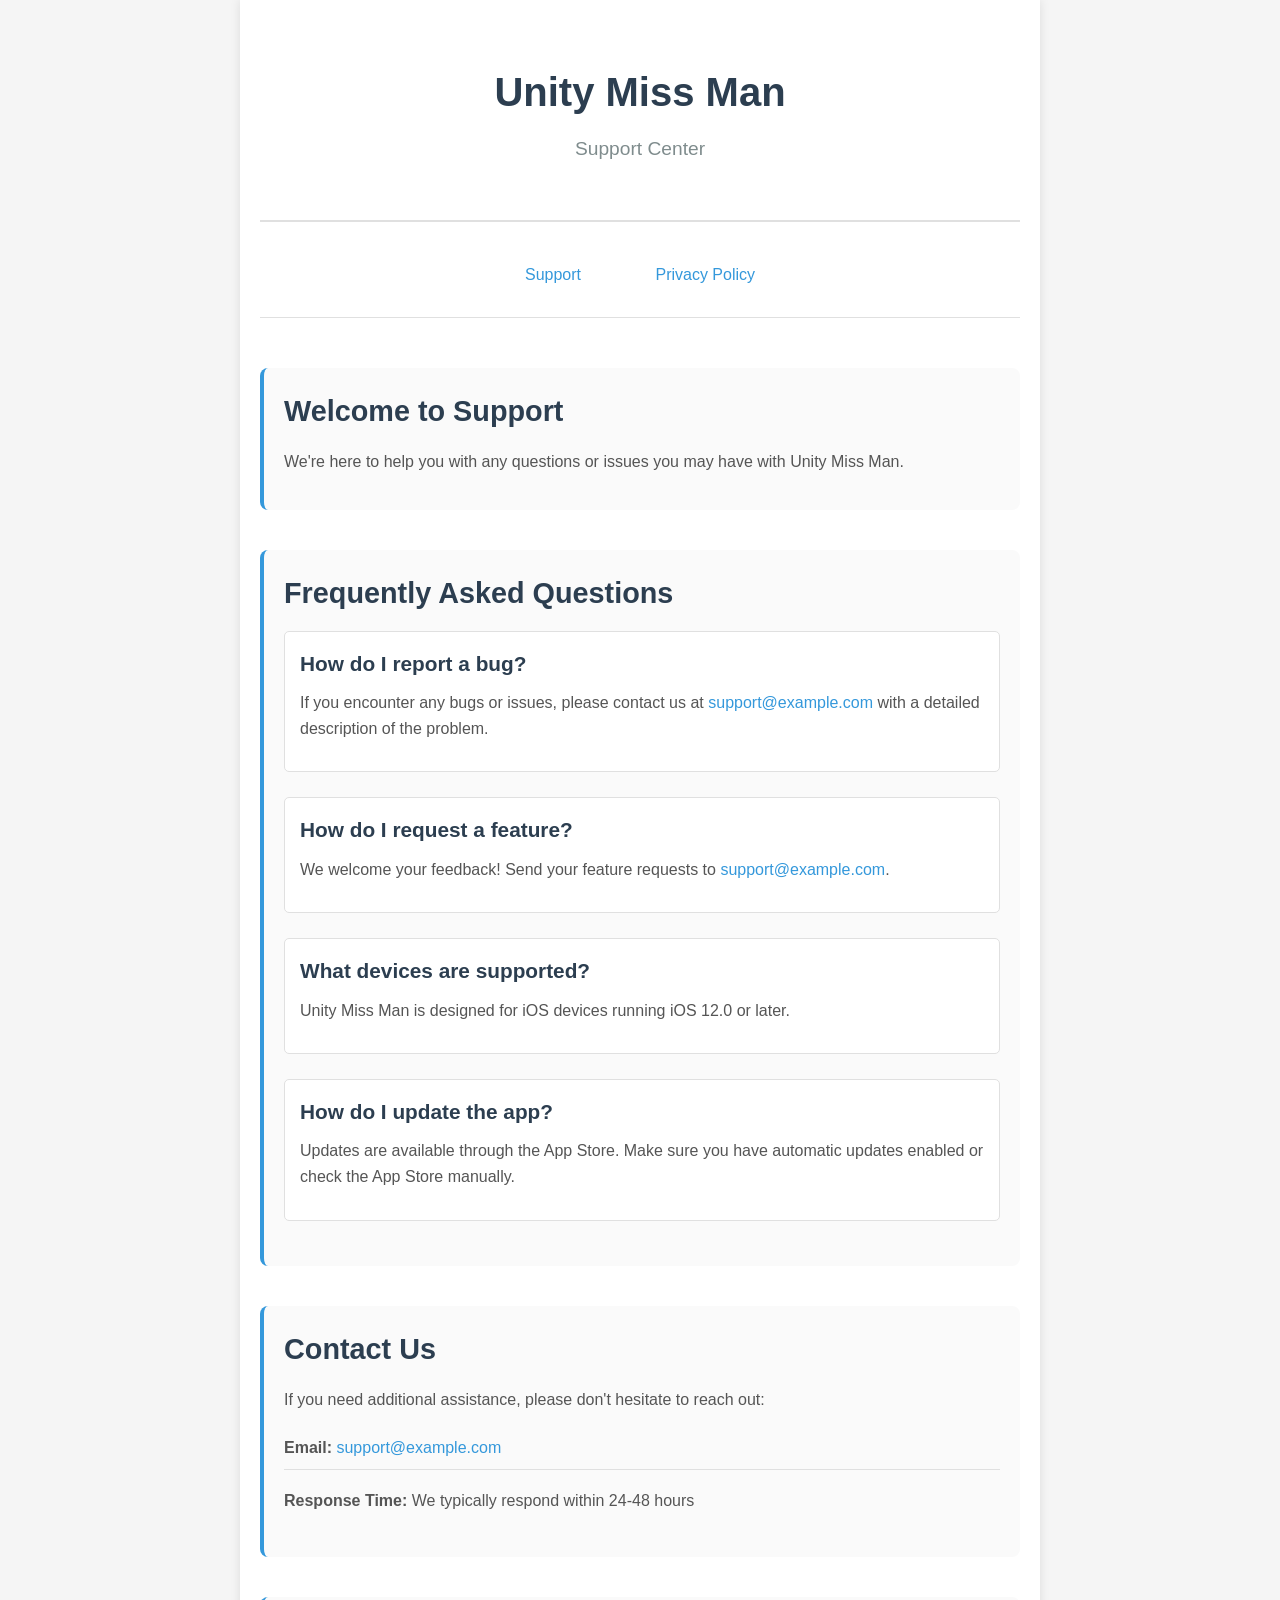
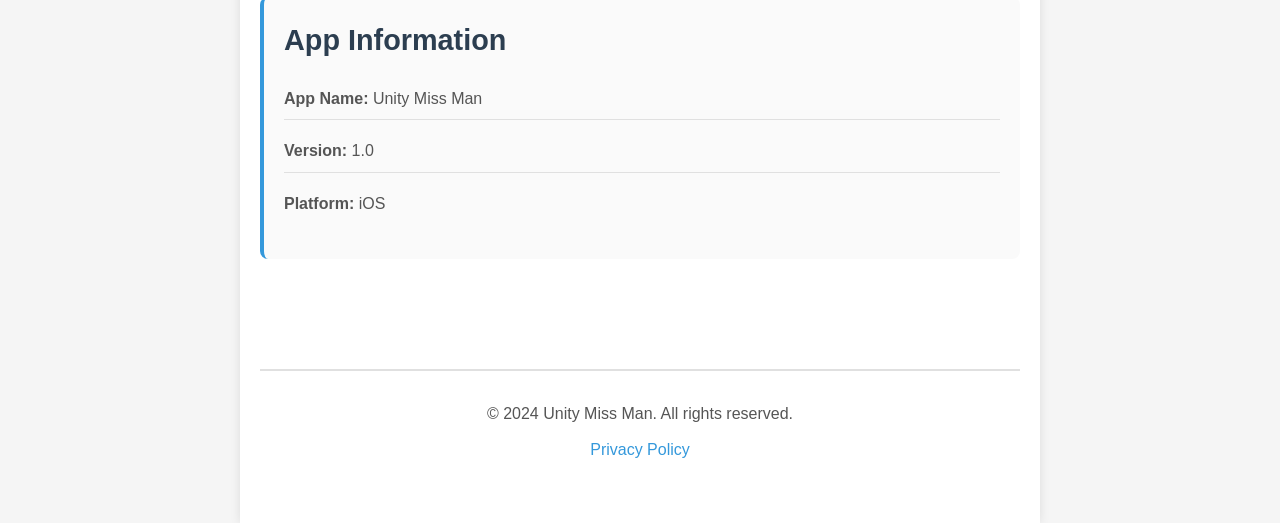
==== docs/index.html @ 2e25ffc7 "Add support website and privacy policy" ====
<!DOCTYPE html>
<html lang="en">
<head>
    <meta charset="UTF-8">
    <meta name="viewport" content="width=device-width, initial-scale=1.0">
    <title>Support - Unity Miss Man</title>
    <link rel="stylesheet" href="styles.css">
</head>
<body>
    <div class="container">
        <header>
            <h1>Unity Miss Man</h1>
            <p class="subtitle">Support Center</p>
        </header>

        <nav>
            <a href="index.html">Support</a>
            <a href="privacy-policy.html">Privacy Policy</a>
        </nav>

        <main>
            <section class="support-section">
                <h2>Welcome to Support</h2>
                <p>We're here to help you with any questions or issues you may have with Unity Miss Man.</p>
            </section>

            <section class="support-section">
                <h2>Frequently Asked Questions</h2>
                
                <div class="faq-item">
                    <h3>How do I report a bug?</h3>
                    <p>If you encounter any bugs or issues, please contact us at <a href="mailto:support@example.com">support@example.com</a> with a detailed description of the problem.</p>
                </div>

                <div class="faq-item">
                    <h3>How do I request a feature?</h3>
                    <p>We welcome your feedback! Send your feature requests to <a href="mailto:support@example.com">support@example.com</a>.</p>
                </div>

                <div class="faq-item">
                    <h3>What devices are supported?</h3>
                    <p>Unity Miss Man is designed for iOS devices running iOS 12.0 or later.</p>
                </div>

                <div class="faq-item">
                    <h3>How do I update the app?</h3>
                    <p>Updates are available through the App Store. Make sure you have automatic updates enabled or check the App Store manually.</p>
                </div>
            </section>

            <section class="support-section">
                <h2>Contact Us</h2>
                <p>If you need additional assistance, please don't hesitate to reach out:</p>
                <ul class="contact-list">
                    <li><strong>Email:</strong> <a href="mailto:support@example.com">support@example.com</a></li>
                    <li><strong>Response Time:</strong> We typically respond within 24-48 hours</li>
                </ul>
            </section>

            <section class="support-section">
                <h2>App Information</h2>
                <ul class="info-list">
                    <li><strong>App Name:</strong> Unity Miss Man</li>
                    <li><strong>Version:</strong> 1.0</li>
                    <li><strong>Platform:</strong> iOS</li>
                </ul>
            </section>
        </main>

        <footer>
            <p>&copy; 2024 Unity Miss Man. All rights reserved.</p>
            <p><a href="privacy-policy.html">Privacy Policy</a></p>
        </footer>
    </div>
</body>
</html>
---- docs/styles.css ----
* {
    margin: 0;
    padding: 0;
    box-sizing: border-box;
}

body {
    font-family: -apple-system, BlinkMacSystemFont, 'Segoe UI', Roboto, Oxygen, Ubuntu, Cantarell, sans-serif;
    line-height: 1.6;
    color: #333;
    background-color: #f5f5f5;
}

.container {
    max-width: 800px;
    margin: 0 auto;
    padding: 20px;
    background-color: #ffffff;
    min-height: 100vh;
    box-shadow: 0 0 10px rgba(0, 0, 0, 0.1);
}

header {
    text-align: center;
    padding: 40px 20px;
    border-bottom: 2px solid #e0e0e0;
    margin-bottom: 30px;
}

header h1 {
    color: #2c3e50;
    font-size: 2.5em;
    margin-bottom: 10px;
}

.subtitle {
    color: #7f8c8d;
    font-size: 1.2em;
}

nav {
    text-align: center;
    margin-bottom: 30px;
    padding-bottom: 20px;
    border-bottom: 1px solid #e0e0e0;
}

nav a {
    display: inline-block;
    margin: 0 15px;
    padding: 10px 20px;
    text-decoration: none;
    color: #3498db;
    font-weight: 500;
    border-radius: 5px;
    transition: background-color 0.3s;
}

nav a:hover {
    background-color: #ecf0f1;
}

main {
    padding: 20px 0;
}

.support-section,
.policy-section {
    margin-bottom: 40px;
    padding: 20px;
    background-color: #fafafa;
    border-radius: 8px;
    border-left: 4px solid #3498db;
}

h2 {
    color: #2c3e50;
    margin-bottom: 15px;
    font-size: 1.8em;
}

h3 {
    color: #34495e;
    margin-bottom: 10px;
    margin-top: 20px;
    font-size: 1.3em;
}

p {
    margin-bottom: 15px;
    color: #555;
}

ul {
    margin-left: 20px;
    margin-bottom: 15px;
}

li {
    margin-bottom: 10px;
    color: #555;
}

a {
    color: #3498db;
    text-decoration: none;
}

a:hover {
    text-decoration: underline;
}

.faq-item {
    margin-bottom: 25px;
    padding: 15px;
    background-color: #ffffff;
    border-radius: 5px;
    border: 1px solid #e0e0e0;
}

.faq-item h3 {
    margin-top: 0;
    color: #2c3e50;
}

.contact-list,
.info-list {
    list-style: none;
    margin-left: 0;
}

.contact-list li,
.info-list li {
    padding: 8px 0;
    border-bottom: 1px solid #e0e0e0;
}

.contact-list li:last-child,
.info-list li:last-child {
    border-bottom: none;
}

footer {
    text-align: center;
    padding: 30px 20px;
    margin-top: 50px;
    border-top: 2px solid #e0e0e0;
    color: #7f8c8d;
}

footer p {
    margin-bottom: 10px;
}

footer a {
    color: #3498db;
}

@media (max-width: 600px) {
    header h1 {
        font-size: 2em;
    }
    
    .container {
        padding: 10px;
    }
    
    nav a {
        display: block;
        margin: 5px 0;
    }
    
    .support-section,
    .policy-section {
        padding: 15px;
    }
}
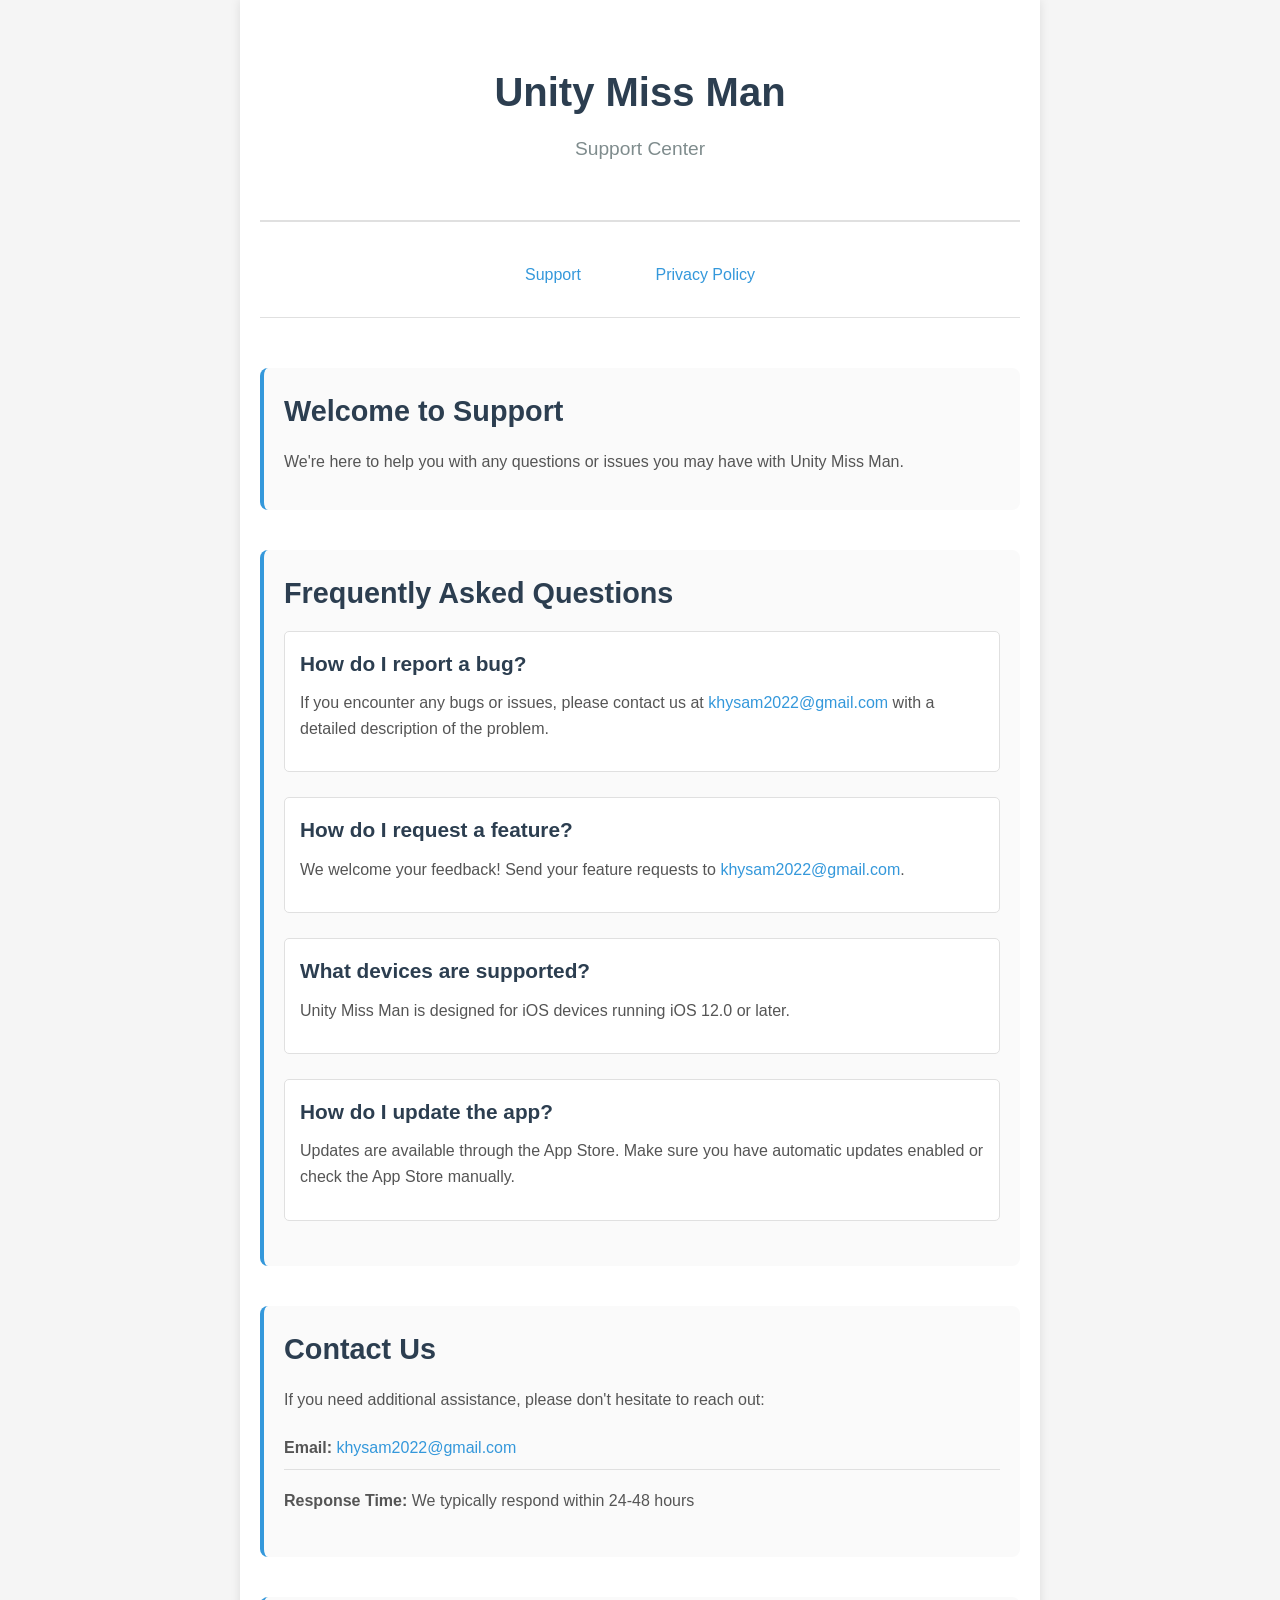
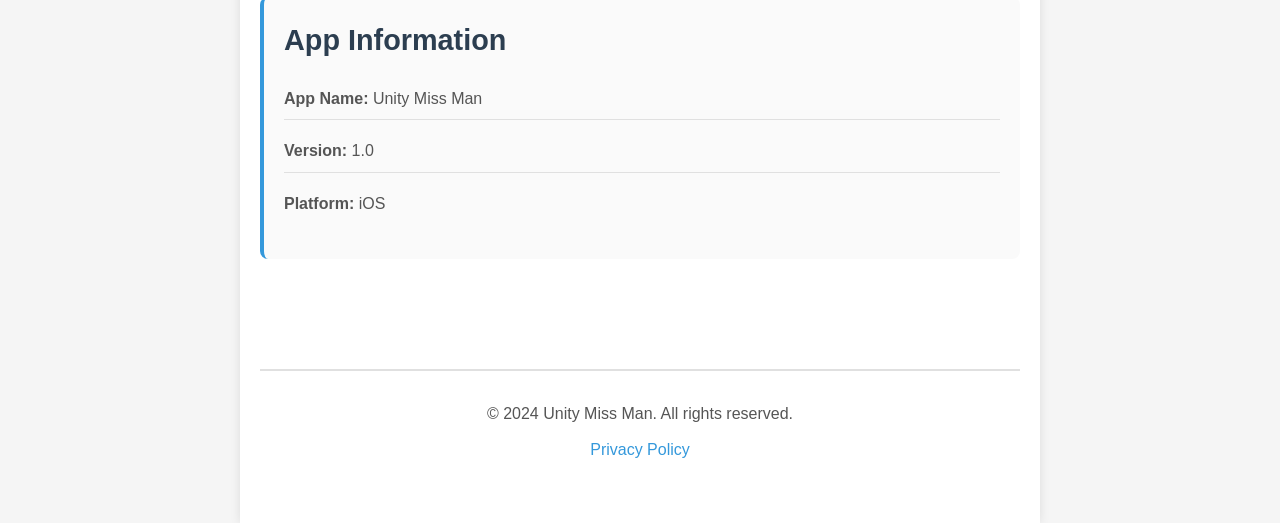
==== commit b2a2ca02: "Update email addresses to khysam2022@gmail.com" ====
--- a/docs/index.html
+++ b/docs/index.html
@@ -29,12 +29,12 @@
                 
                 <div class="faq-item">
                     <h3>How do I report a bug?</h3>
-                    <p>If you encounter any bugs or issues, please contact us at <a href="mailto:support@example.com">support@example.com</a> with a detailed description of the problem.</p>
+                    <p>If you encounter any bugs or issues, please contact us at <a href="mailto:khysam2022@gmail.com">khysam2022@gmail.com</a> with a detailed description of the problem.</p>
                 </div>
 
                 <div class="faq-item">
                     <h3>How do I request a feature?</h3>
-                    <p>We welcome your feedback! Send your feature requests to <a href="mailto:support@example.com">support@example.com</a>.</p>
+                    <p>We welcome your feedback! Send your feature requests to <a href="mailto:khysam2022@gmail.com">khysam2022@gmail.com</a>.</p>
                 </div>
 
                 <div class="faq-item">
@@ -52,7 +52,7 @@
                 <h2>Contact Us</h2>
                 <p>If you need additional assistance, please don't hesitate to reach out:</p>
                 <ul class="contact-list">
-                    <li><strong>Email:</strong> <a href="mailto:support@example.com">support@example.com</a></li>
+                    <li><strong>Email:</strong> <a href="mailto:khysam2022@gmail.com">khysam2022@gmail.com</a></li>
                     <li><strong>Response Time:</strong> We typically respond within 24-48 hours</li>
                 </ul>
             </section>
